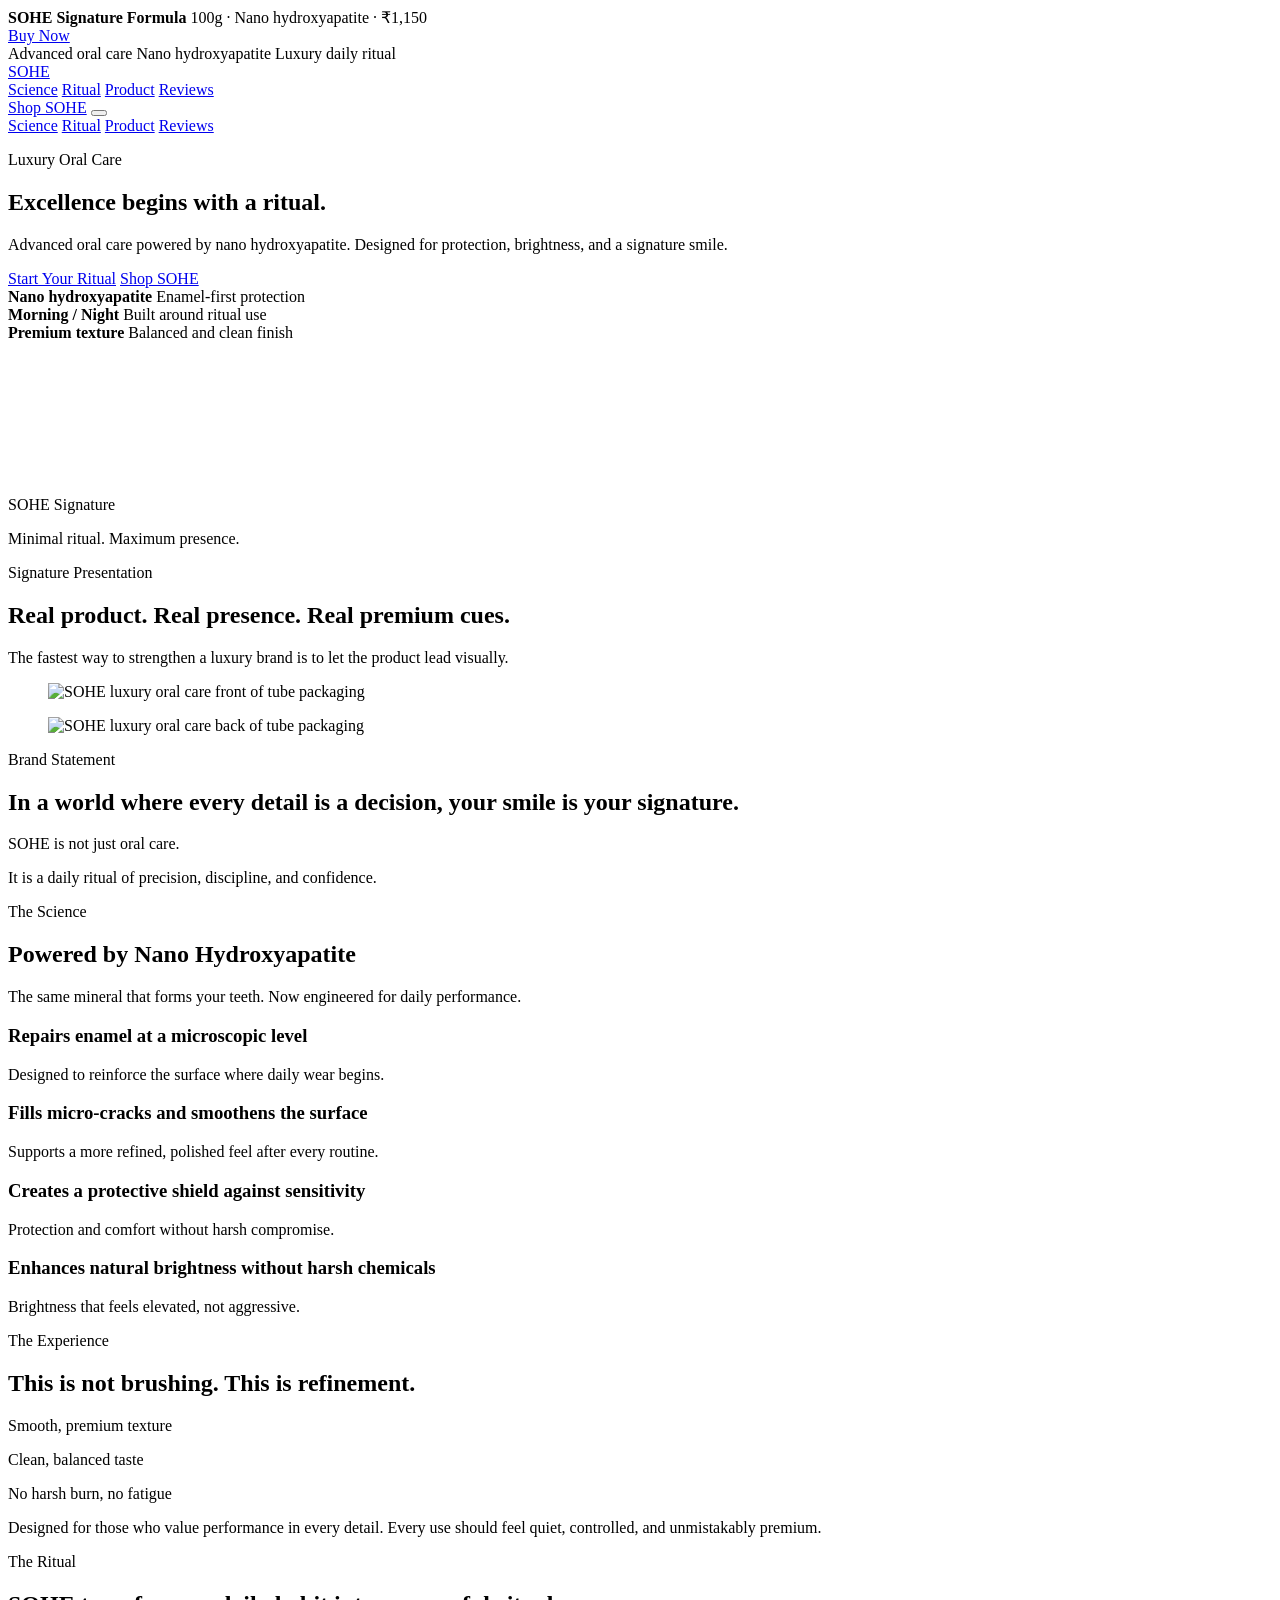
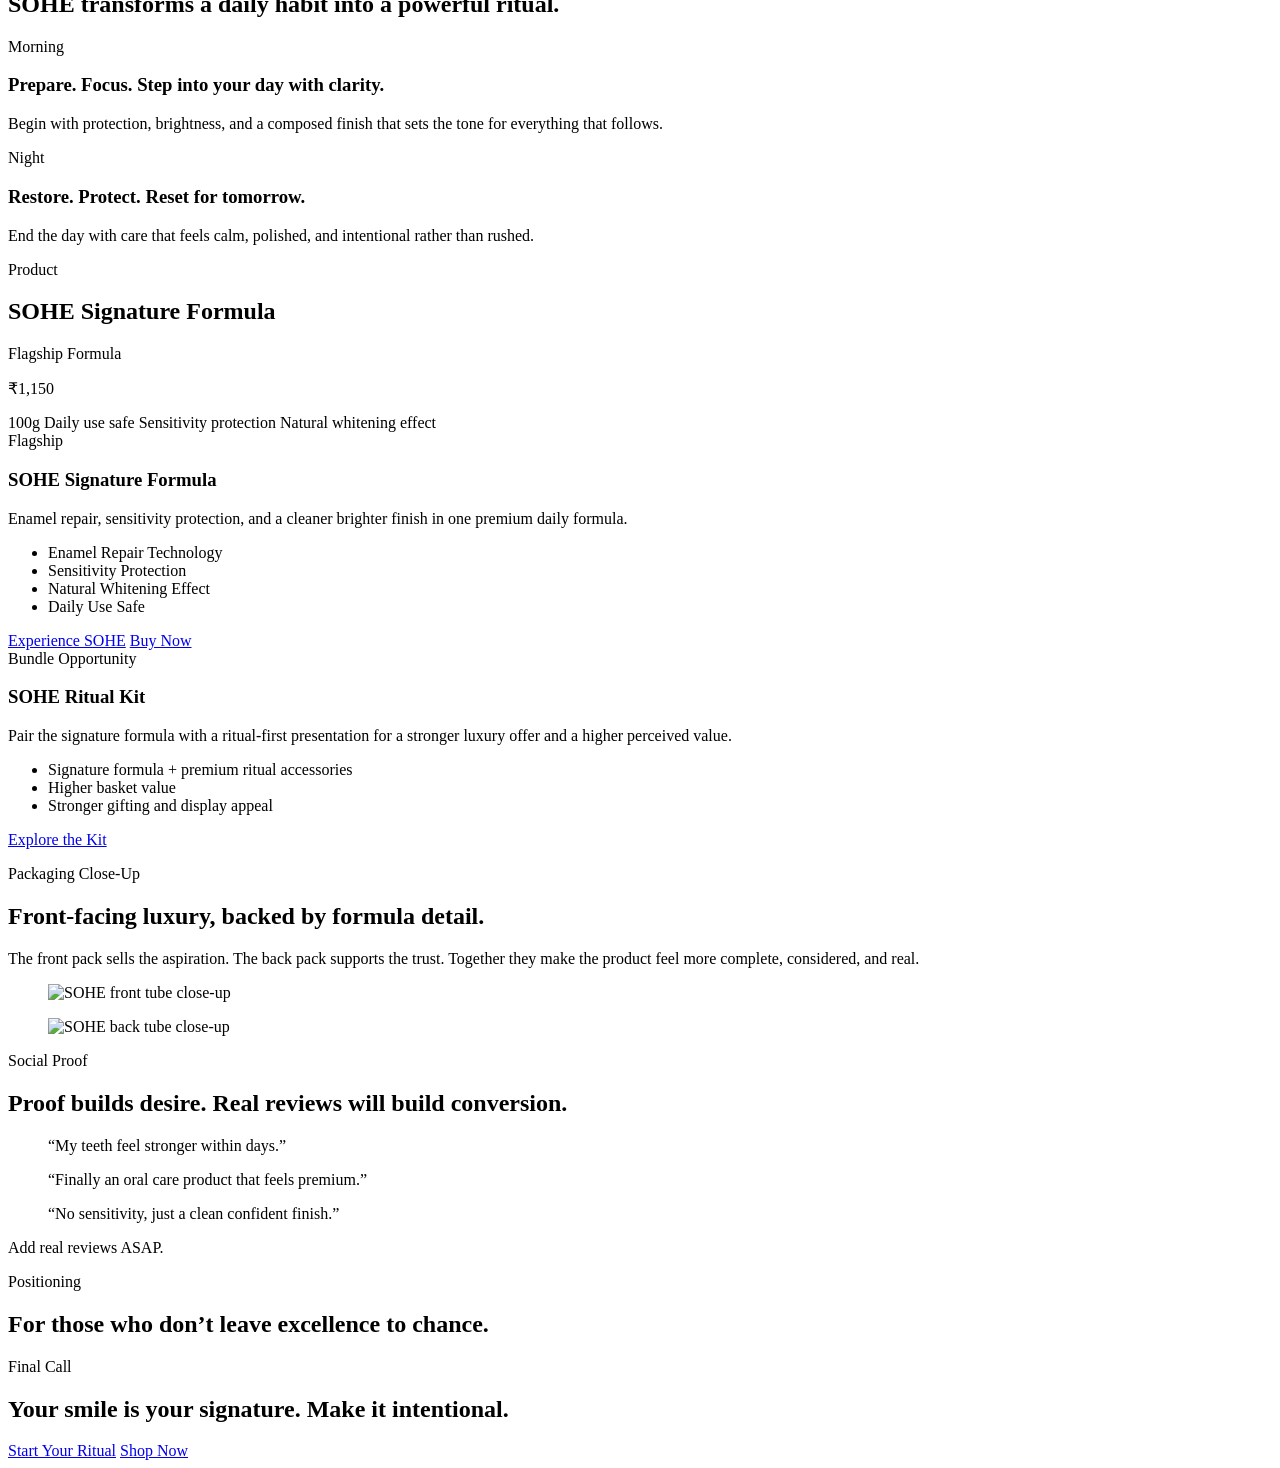
==== index.html @ 046cf59e "Add files via upload" ====
<!DOCTYPE html>
<html lang="en">
  <head>
    <meta charset="UTF-8" />
    <meta name="viewport" content="width=device-width, initial-scale=1.0" />
    <title>SOHE | Excellence Begins With A Ritual</title>
    <meta
      name="description"
      content="SOHE is advanced oral care powered by nano hydroxyapatite, designed for protection, brightness, and a signature smile."
    />
    <link rel="preconnect" href="https://fonts.googleapis.com" />
    <link rel="preconnect" href="https://fonts.gstatic.com" crossorigin />
    <link
      href="https://fonts.googleapis.com/css2?family=Manrope:wght@400;500;600;700;800&family=Playfair+Display:wght@500;600;700&display=swap"
      rel="stylesheet"
    />
    <link rel="stylesheet" href="home.css" />
  </head>
  <body data-page="home">
    <div class="sticky-buy-bar">
      <div class="sticky-buy-copy">
        <strong>SOHE Signature Formula</strong>
        <span>100g · Nano hydroxyapatite · ₹1,150</span>
      </div>
      <div class="sticky-buy-actions">
        <a class="button button-small" href="checkout.html">Buy Now</a>
      </div>
    </div>

    <div class="announcement-bar">
      <span>Advanced oral care</span>
      <span>Nano hydroxyapatite</span>
      <span>Luxury daily ritual</span>
    </div>

    <div class="page-shell">
      <header class="site-header">
        <a class="brand" href="index.html" aria-label="SOHE home">SOHE</a>
        <nav class="main-nav" aria-label="Primary">
          <a href="#science">Science</a>
          <a href="#ritual">Ritual</a>
          <a href="#product">Product</a>
          <a href="#proof">Reviews</a>
        </nav>
        <div class="header-actions">
          <a class="button button-secondary button-small" href="#product">Shop SOHE</a>
          <button class="menu-toggle" type="button" aria-expanded="false" aria-controls="mobile-menu">
            <span></span>
            <span></span>
            <span></span>
          </button>
        </div>
      </header>

      <nav class="mobile-nav" id="mobile-menu" aria-label="Mobile">
        <a href="#science">Science</a>
        <a href="#ritual">Ritual</a>
        <a href="#product">Product</a>
        <a href="#proof">Reviews</a>
      </nav>

      <main>
        <section class="hero">
          <div class="hero-copy">
            <p class="eyebrow">Luxury Oral Care</p>
            <h1>Excellence begins with a ritual.</h1>
            <p class="hero-subcopy">
              Advanced oral care powered by nano hydroxyapatite. Designed for protection,
              brightness, and a signature smile.
            </p>
            <div class="hero-actions">
              <a class="button" href="#ritual">Start Your Ritual</a>
              <a class="button button-secondary" href="#product">Shop SOHE</a>
            </div>
            <div class="hero-metrics">
              <div>
                <strong>Nano hydroxyapatite</strong>
                <span>Enamel-first protection</span>
              </div>
              <div>
                <strong>Morning / Night</strong>
                <span>Built around ritual use</span>
              </div>
              <div>
                <strong>Premium texture</strong>
                <span>Balanced and clean finish</span>
              </div>
            </div>
          </div>

          <div class="hero-media">
            <video
              class="hero-video"
              src="media/3.mp4"
              autoplay
              muted
              loop
              playsinline
              preload="metadata"
              aria-label="SOHE luxury oral care film"
            ></video>
            <div class="hero-overlay">
              <span class="overlay-tag">SOHE Signature</span>
              <p>Minimal ritual. Maximum presence.</p>
            </div>
          </div>
        </section>

        <section class="product-visuals section">
          <div class="section-head narrow">
            <p class="eyebrow">Signature Presentation</p>
            <h2>Real product. Real presence. Real premium cues.</h2>
            <p class="section-intro">
              The fastest way to strengthen a luxury brand is to let the product lead visually.
            </p>
          </div>
          <div class="product-visual-grid">
            <figure class="product-image-card product-image-card-large">
              <img src="media/sohe-front.jpeg" alt="SOHE luxury oral care front of tube packaging" />
            </figure>
            <figure class="product-image-card">
              <img src="media/sohe-back.jpeg" alt="SOHE luxury oral care back of tube packaging" />
            </figure>
          </div>
        </section>

        <section class="statement section">
          <p class="eyebrow">Brand Statement</p>
          <div class="statement-grid">
            <h2>In a world where every detail is a decision, your smile is your signature.</h2>
            <div class="statement-copy">
              <p>SOHE is not just oral care.</p>
              <p>It is a daily ritual of precision, discipline, and confidence.</p>
            </div>
          </div>
        </section>

        <section class="science section" id="science">
          <div class="section-head">
            <p class="eyebrow">The Science</p>
            <h2>Powered by Nano Hydroxyapatite</h2>
            <p class="section-intro">
              The same mineral that forms your teeth. Now engineered for daily performance.
            </p>
          </div>
          <div class="science-grid">
            <article class="science-card">
              <h3>Repairs enamel at a microscopic level</h3>
              <p>Designed to reinforce the surface where daily wear begins.</p>
            </article>
            <article class="science-card">
              <h3>Fills micro-cracks and smoothens the surface</h3>
              <p>Supports a more refined, polished feel after every routine.</p>
            </article>
            <article class="science-card">
              <h3>Creates a protective shield against sensitivity</h3>
              <p>Protection and comfort without harsh compromise.</p>
            </article>
            <article class="science-card">
              <h3>Enhances natural brightness without harsh chemicals</h3>
              <p>Brightness that feels elevated, not aggressive.</p>
            </article>
          </div>
        </section>

        <section class="experience section">
          <div class="section-head narrow">
            <p class="eyebrow">The Experience</p>
            <h2>This is not brushing. This is refinement.</h2>
          </div>
          <div class="experience-grid">
            <div class="experience-copy">
              <p>Smooth, premium texture</p>
              <p>Clean, balanced taste</p>
              <p>No harsh burn, no fatigue</p>
            </div>
            <div class="experience-note">
              <p>
                Designed for those who value performance in every detail. Every use should feel
                quiet, controlled, and unmistakably premium.
              </p>
            </div>
          </div>
        </section>

        <section class="ritual section" id="ritual">
          <div class="section-head">
            <p class="eyebrow">The Ritual</p>
            <h2>SOHE transforms a daily habit into a powerful ritual.</h2>
          </div>
          <div class="ritual-grid">
            <article class="ritual-card">
              <span class="ritual-label">Morning</span>
              <h3>Prepare. Focus. Step into your day with clarity.</h3>
              <p>
                Begin with protection, brightness, and a composed finish that sets the tone for
                everything that follows.
              </p>
            </article>
            <article class="ritual-card">
              <span class="ritual-label">Night</span>
              <h3>Restore. Protect. Reset for tomorrow.</h3>
              <p>
                End the day with care that feels calm, polished, and intentional rather than
                rushed.
              </p>
            </article>
          </div>
        </section>

        <section class="product section" id="product">
          <div class="section-head">
            <p class="eyebrow">Product</p>
            <h2>SOHE Signature Formula</h2>
          </div>
          <div class="product-intro-banner">
            <div>
              <span class="product-badge product-badge-strong">Flagship Formula</span>
              <p class="product-price">₹1,150</p>
            </div>
            <div class="product-intro-points">
              <span>100g</span>
              <span>Daily use safe</span>
              <span>Sensitivity protection</span>
              <span>Natural whitening effect</span>
            </div>
          </div>
          <div class="product-grid">
            <div class="product-card">
              <span class="product-badge">Flagship</span>
              <h3>SOHE Signature Formula</h3>
              <p class="product-value-line">
                Enamel repair, sensitivity protection, and a cleaner brighter finish in one premium
                daily formula.
              </p>
              <ul class="feature-list">
                <li>Enamel Repair Technology</li>
                <li>Sensitivity Protection</li>
                <li>Natural Whitening Effect</li>
                <li>Daily Use Safe</li>
              </ul>
              <div class="product-actions">
                <a class="button" href="checkout.html">Experience SOHE</a>
                <a class="button button-secondary" href="checkout.html">Buy Now</a>
              </div>
            </div>
            <div class="product-card product-card-alt">
              <span class="product-badge">Bundle Opportunity</span>
              <h3>SOHE Ritual Kit</h3>
              <p>
                Pair the signature formula with a ritual-first presentation for a stronger luxury
                offer and a higher perceived value.
              </p>
              <ul class="feature-list">
                <li>Signature formula + premium ritual accessories</li>
                <li>Higher basket value</li>
                <li>Stronger gifting and display appeal</li>
              </ul>
              <div class="product-actions">
                <a class="button button-secondary" href="shop.html">Explore the Kit</a>
              </div>
            </div>
          </div>
        </section>

        <section class="formula-showcase section">
          <div class="formula-showcase-copy">
            <p class="eyebrow">Packaging Close-Up</p>
            <h2>Front-facing luxury, backed by formula detail.</h2>
            <p class="section-intro">
              The front pack sells the aspiration. The back pack supports the trust. Together they
              make the product feel more complete, considered, and real.
            </p>
          </div>
          <div class="formula-showcase-grid">
            <figure class="product-image-card">
              <img src="media/sohe-front.jpeg" alt="SOHE front tube close-up" />
            </figure>
            <figure class="product-image-card">
              <img src="media/sohe-back.jpeg" alt="SOHE back tube close-up" />
            </figure>
          </div>
        </section>

        <section class="proof section" id="proof">
          <div class="section-head narrow">
            <p class="eyebrow">Social Proof</p>
            <h2>Proof builds desire. Real reviews will build conversion.</h2>
          </div>
          <div class="proof-grid">
            <blockquote class="review-card">
              <p>“My teeth feel stronger within days.”</p>
            </blockquote>
            <blockquote class="review-card">
              <p>“Finally an oral care product that feels premium.”</p>
            </blockquote>
            <blockquote class="review-card">
              <p>“No sensitivity, just a clean confident finish.”</p>
            </blockquote>
          </div>
          <p class="proof-note">Add real reviews ASAP.</p>
        </section>

        <section class="positioning section">
          <p class="eyebrow">Positioning</p>
          <h2>For those who don’t leave excellence to chance.</h2>
        </section>

        <section class="final-cta section">
          <div>
            <p class="eyebrow">Final Call</p>
            <h2>Your smile is your signature. Make it intentional.</h2>
          </div>
          <div class="hero-actions">
            <a class="button" href="#ritual">Start Your Ritual</a>
            <a class="button button-secondary" href="#product">Shop Now</a>
          </div>
        </section>
      </main>
    </div>

    <script src="script.js"></script>
  </body>
</html>
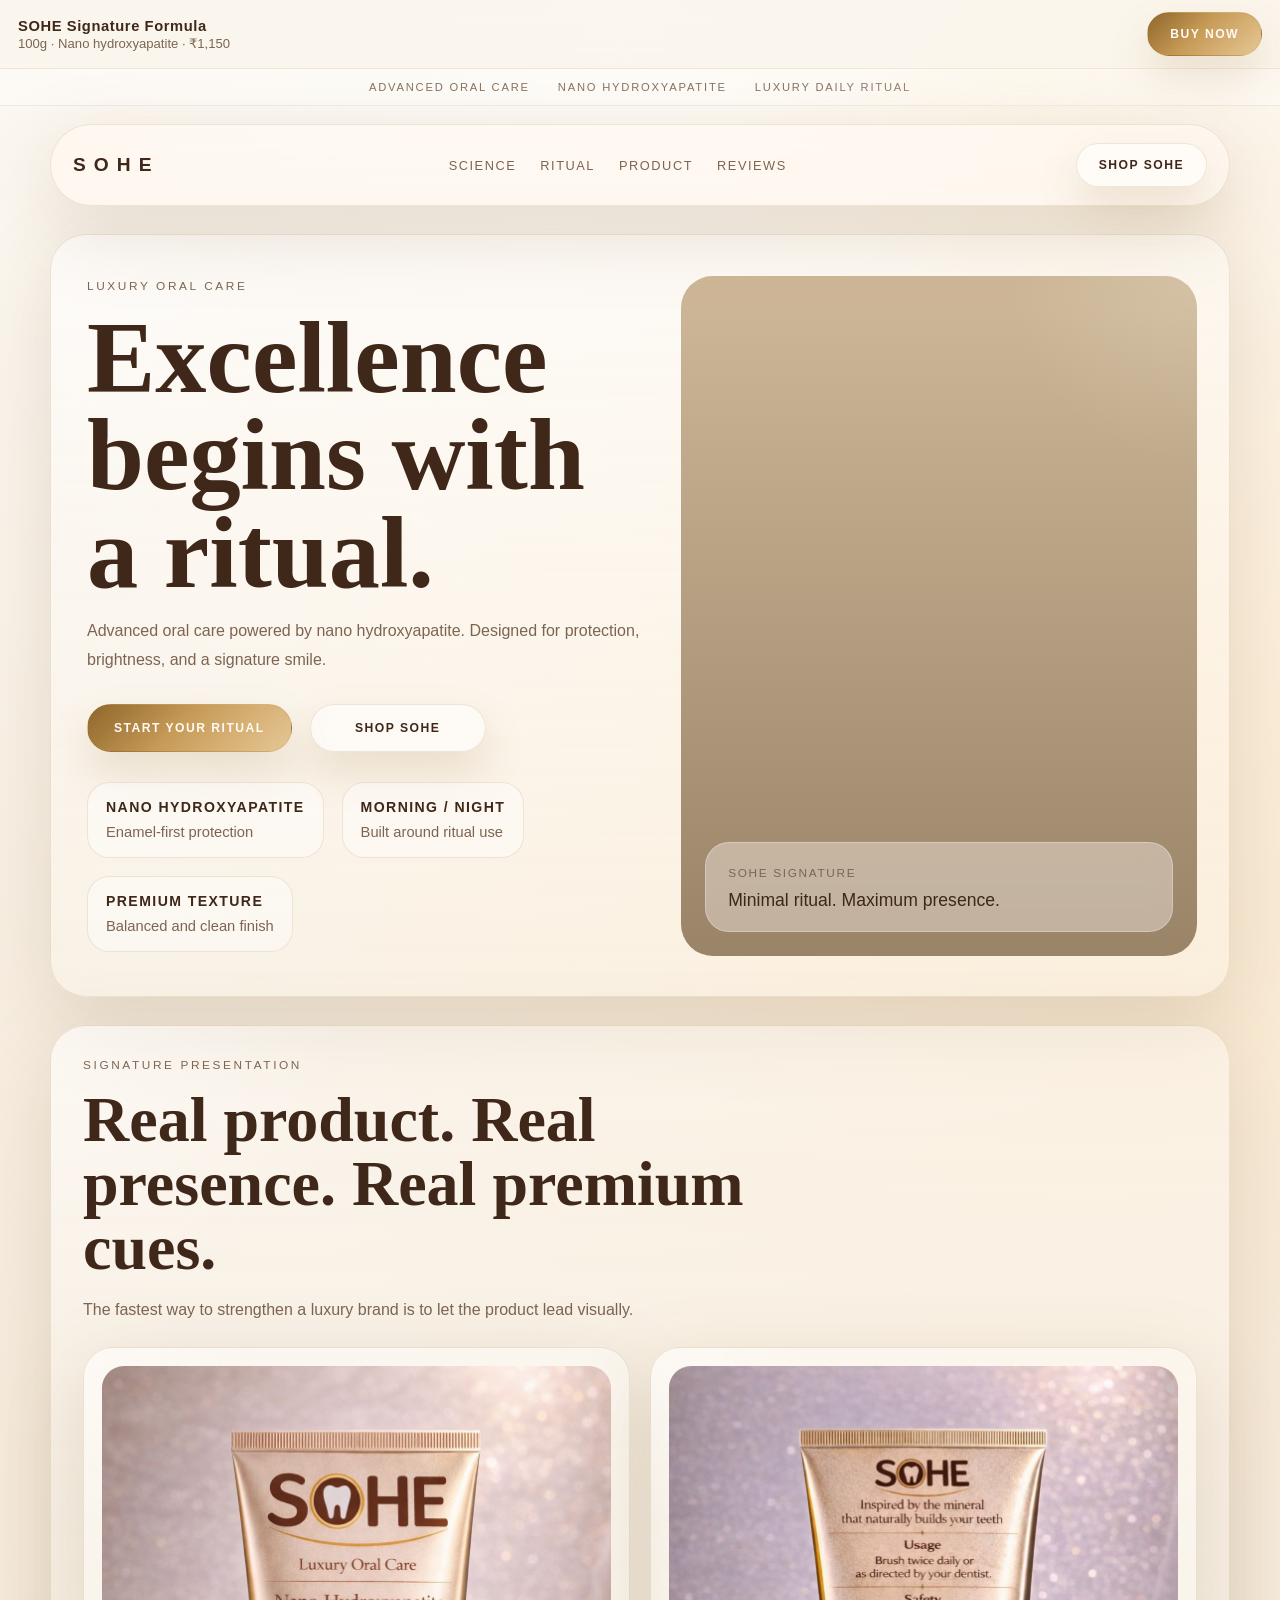
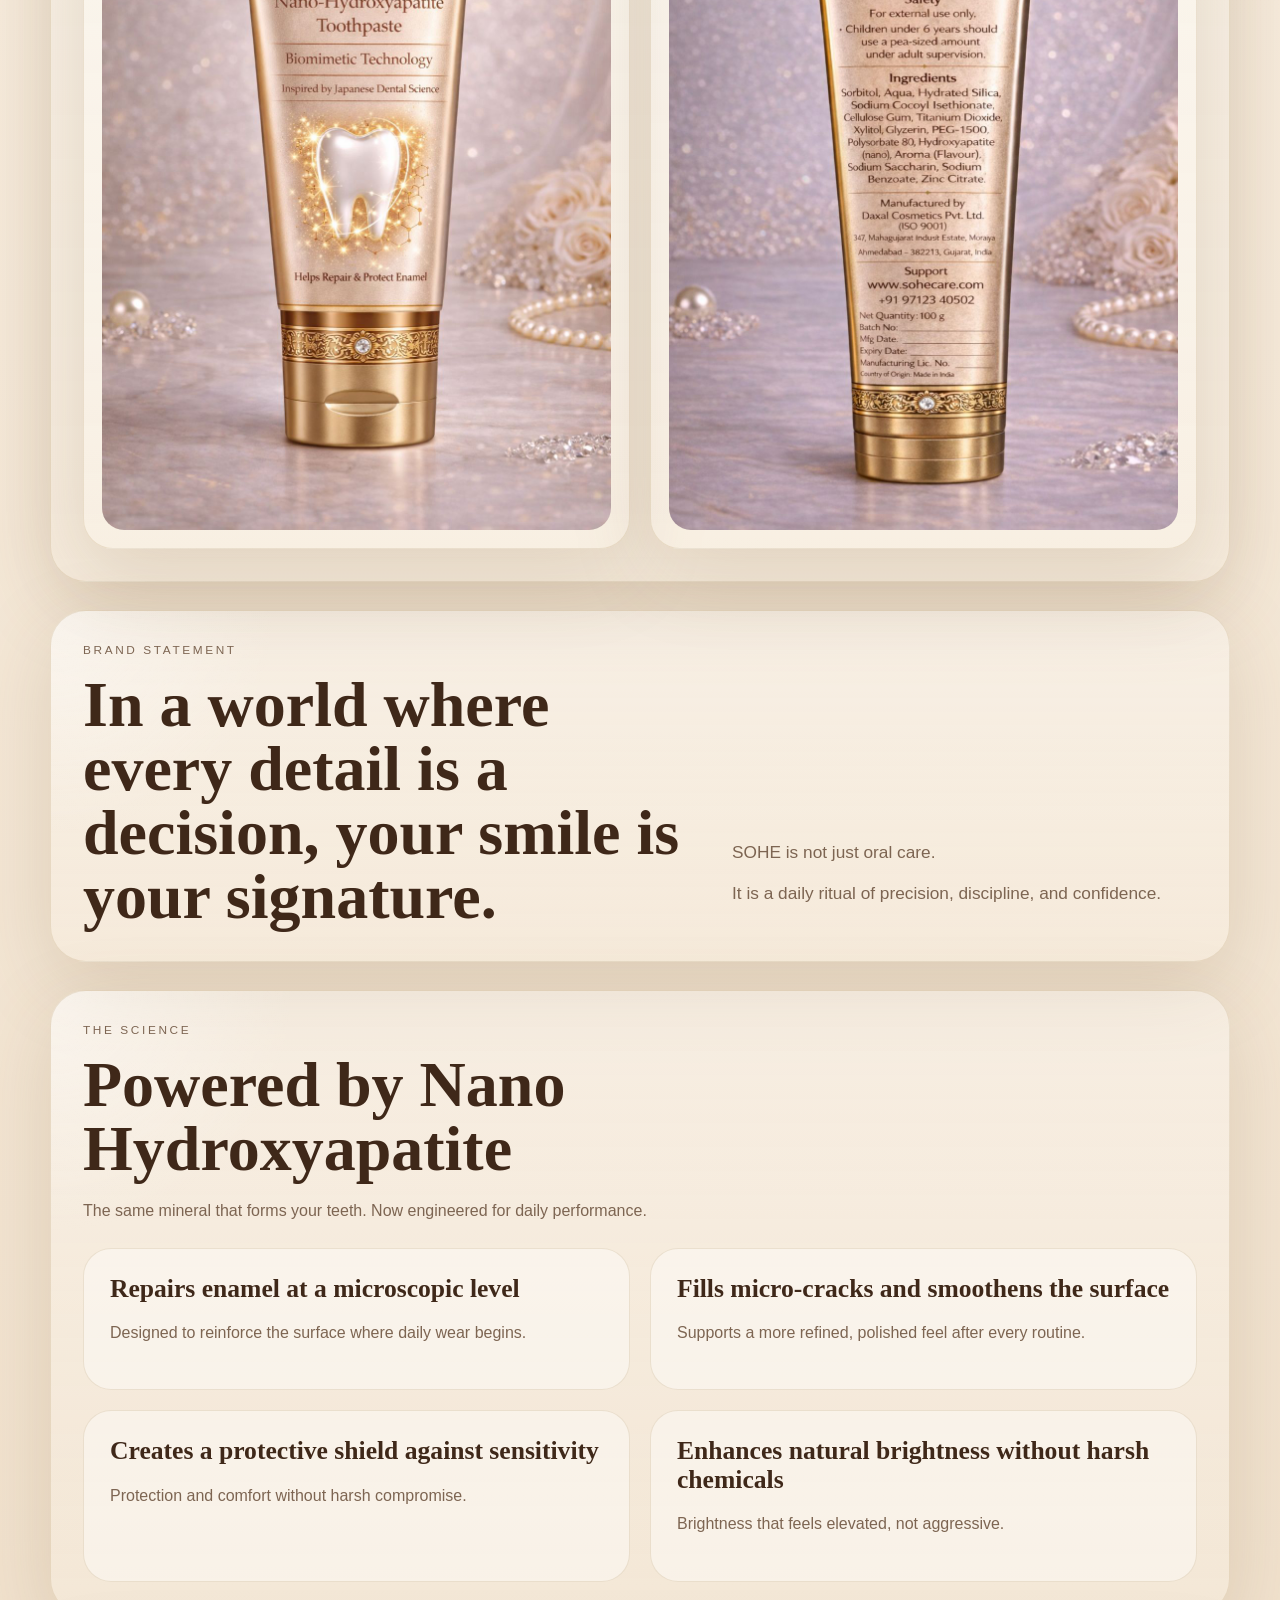
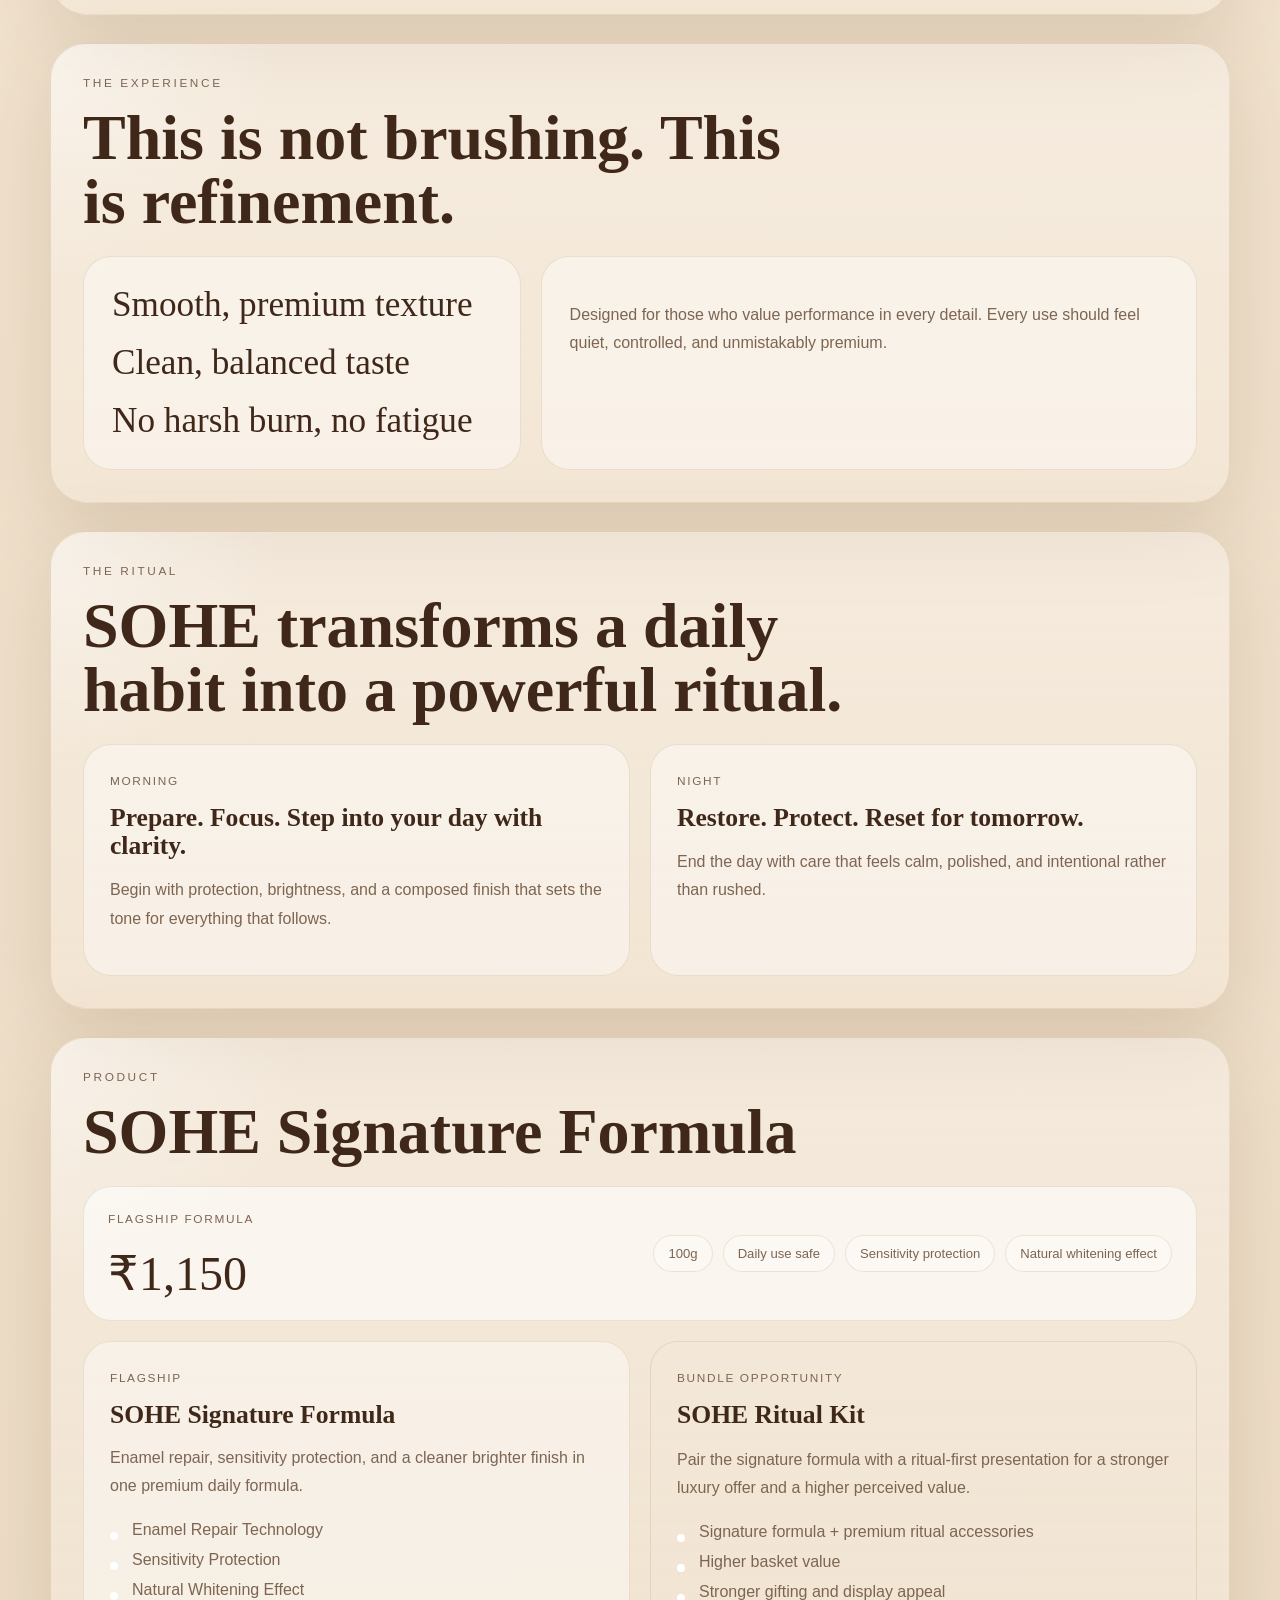
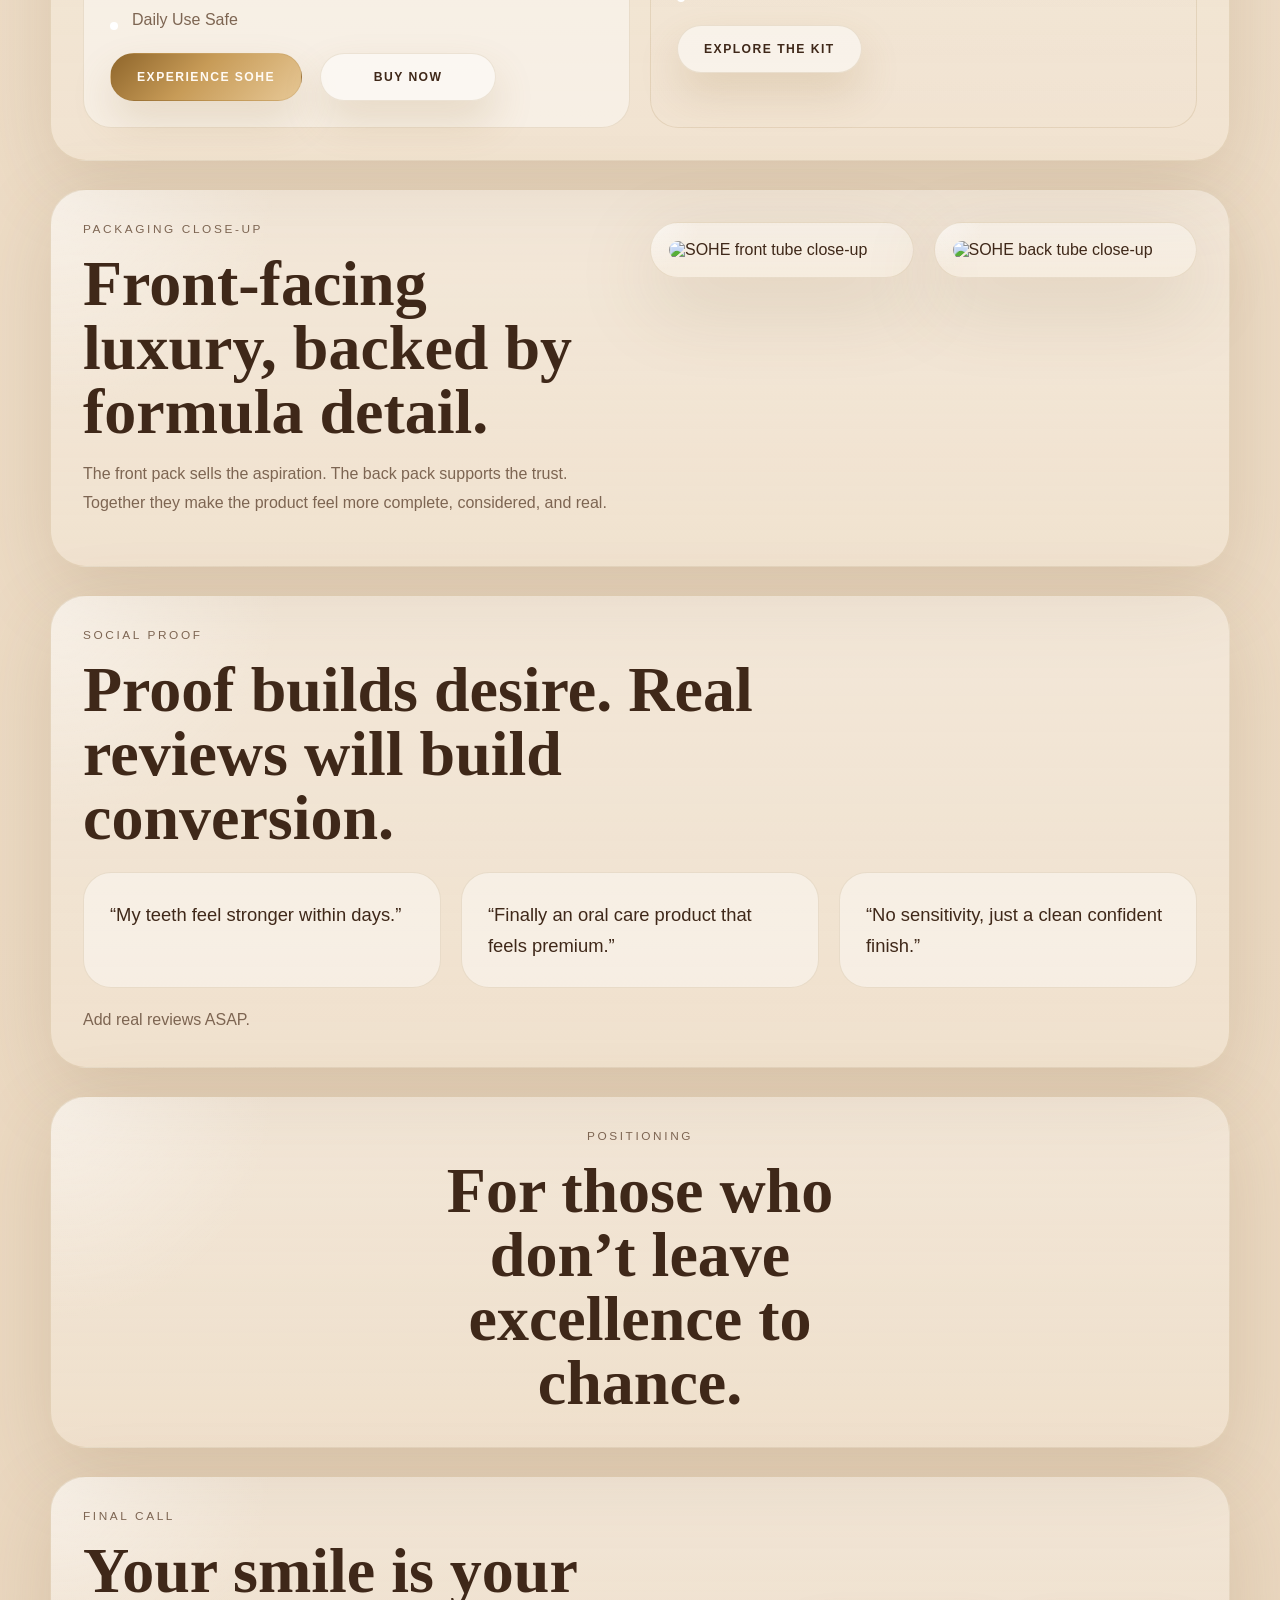
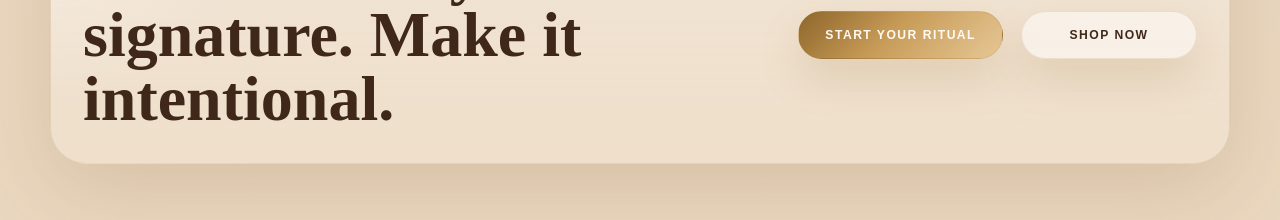
==== commit cd10450c: "Update index.html" ====
--- a/index.html
+++ b/index.html
@@ -91,7 +91,7 @@
           <div class="hero-media">
             <video
               class="hero-video"
-              src="media/3.mp4"
+              src="3.mp4"
               autoplay
               muted
               loop
@@ -116,10 +116,10 @@
           </div>
           <div class="product-visual-grid">
             <figure class="product-image-card product-image-card-large">
-              <img src="media/sohe-front.jpeg" alt="SOHE luxury oral care front of tube packaging" />
+              <img src="sohe-front.jpeg" alt="SOHE luxury oral care front of tube packaging" />
             </figure>
             <figure class="product-image-card">
-              <img src="media/sohe-back.jpeg" alt="SOHE luxury oral care back of tube packaging" />
+              <img src="sohe-back.jpeg" alt="SOHE luxury oral care back of tube packaging" />
             </figure>
           </div>
         </section>
--- a/home.css
+++ b/home.css
@@ -0,0 +1,753 @@
+:root {
+  --bg: #f6ebdc;
+  --bg-soft: #ead9c2;
+  --panel: rgba(255, 255, 255, 0.42);
+  --panel-strong: rgba(255, 255, 255, 0.58);
+  --border: rgba(157, 116, 55, 0.16);
+  --text: #3f2819;
+  --muted: #7d6552;
+  --accent: #9d7437;
+  --shadow: 0 24px 80px rgba(124, 90, 48, 0.18);
+}
+
+* {
+  box-sizing: border-box;
+}
+
+html {
+  scroll-behavior: smooth;
+}
+
+body {
+  margin: 0;
+  min-height: 100vh;
+  background:
+    radial-gradient(circle at top, rgba(255, 255, 255, 0.7), transparent 18%),
+    radial-gradient(circle at 85% 10%, rgba(255, 226, 182, 0.45), transparent 16%),
+    linear-gradient(180deg, #fbf4ea 0%, #f1e2ce 48%, #ead7bf 100%);
+  color: var(--text);
+  font-family: "Manrope", sans-serif;
+}
+
+body::before {
+  content: "";
+  position: fixed;
+  inset: 0;
+  pointer-events: none;
+  background:
+    linear-gradient(180deg, rgba(255, 255, 255, 0.16), transparent 22%),
+    radial-gradient(circle at 80% 10%, rgba(255, 243, 220, 0.3), transparent 16%);
+}
+
+a {
+  color: inherit;
+}
+
+.announcement-bar {
+  display: flex;
+  justify-content: center;
+  gap: 28px;
+  padding: 12px 18px;
+  border-bottom: 1px solid rgba(157, 116, 55, 0.12);
+  color: var(--muted);
+  text-transform: uppercase;
+  letter-spacing: 0.16em;
+  font-size: 0.7rem;
+  background: rgba(255, 255, 255, 0.26);
+}
+
+.sticky-buy-bar {
+  position: sticky;
+  top: 0;
+  z-index: 30;
+  display: flex;
+  align-items: center;
+  justify-content: space-between;
+  gap: 18px;
+  padding: 12px 18px;
+  border-bottom: 1px solid rgba(157, 116, 55, 0.12);
+  background: rgba(251, 245, 236, 0.88);
+  backdrop-filter: blur(14px);
+}
+
+.sticky-buy-copy {
+  display: grid;
+  gap: 2px;
+}
+
+.sticky-buy-copy strong {
+  font-size: 0.92rem;
+  letter-spacing: 0.04em;
+}
+
+.sticky-buy-copy span {
+  color: var(--muted);
+  font-size: 0.82rem;
+}
+
+.page-shell {
+  width: min(1180px, calc(100% - 32px));
+  margin: 0 auto;
+  padding-bottom: 56px;
+}
+
+.site-header {
+  position: sticky;
+  top: 12px;
+  z-index: 20;
+  display: flex;
+  align-items: center;
+  justify-content: space-between;
+  gap: 20px;
+  margin-top: 18px;
+  padding: 18px 22px;
+  border: 1px solid var(--border);
+  border-radius: 999px;
+  background: rgba(255, 249, 241, 0.72);
+  backdrop-filter: blur(18px);
+  box-shadow: var(--shadow);
+}
+
+.brand {
+  text-decoration: none;
+  font-size: 1.2rem;
+  font-weight: 800;
+  letter-spacing: 0.42em;
+}
+
+.main-nav,
+.header-actions,
+.hero-actions,
+.hero-metrics,
+.statement-grid,
+.experience-grid,
+.product-actions {
+  display: flex;
+  align-items: center;
+  gap: 18px;
+}
+
+.main-nav {
+  gap: 24px;
+}
+
+.main-nav a,
+.mobile-nav a {
+  text-decoration: none;
+  text-transform: uppercase;
+  letter-spacing: 0.12em;
+  font-size: 0.8rem;
+  color: var(--muted);
+}
+
+.button {
+  display: inline-flex;
+  align-items: center;
+  justify-content: center;
+  min-width: 176px;
+  padding: 16px 26px;
+  border-radius: 999px;
+  border: 1px solid rgba(157, 116, 55, 0.16);
+  background: linear-gradient(135deg, #8f662b 0%, #c79b57 45%, #e7c896 100%);
+  color: #fffaf3;
+  text-decoration: none;
+  text-transform: uppercase;
+  letter-spacing: 0.12em;
+  font-size: 0.76rem;
+  font-weight: 800;
+  box-shadow: 0 20px 40px rgba(157, 116, 55, 0.18);
+}
+
+.button-secondary {
+  background: rgba(255, 255, 255, 0.5);
+  color: var(--text);
+}
+
+.button-small {
+  min-width: auto;
+  padding: 14px 22px;
+}
+
+.menu-toggle {
+  display: none;
+  width: 46px;
+  height: 46px;
+  border-radius: 50%;
+  border: 1px solid var(--border);
+  background: rgba(255, 255, 255, 0.28);
+  cursor: pointer;
+}
+
+.menu-toggle span {
+  display: block;
+  width: 18px;
+  height: 2px;
+  margin: 3px auto;
+  background: var(--text);
+}
+
+.mobile-nav {
+  display: none;
+  margin-top: 12px;
+  padding: 18px;
+  border: 1px solid var(--border);
+  border-radius: 26px;
+  background: rgba(255, 249, 241, 0.92);
+}
+
+.mobile-nav.is-open {
+  display: grid;
+  gap: 14px;
+}
+
+.section,
+.hero {
+  margin-top: 28px;
+  padding: 32px;
+  border-radius: 36px;
+  border: 1px solid var(--border);
+  background:
+    radial-gradient(circle at top left, rgba(255, 255, 255, 0.4), transparent 18%),
+    linear-gradient(180deg, rgba(255, 255, 255, 0.34), rgba(255, 250, 242, 0.24));
+  box-shadow: var(--shadow);
+}
+
+.hero {
+  display: grid;
+  grid-template-columns: 1.05fr 0.95fr;
+  gap: 28px;
+  align-items: center;
+  min-height: 760px;
+  overflow: hidden;
+}
+
+.eyebrow {
+  margin: 0 0 16px;
+  color: var(--muted);
+  text-transform: uppercase;
+  letter-spacing: 0.22em;
+  font-size: 0.74rem;
+}
+
+h1,
+h2,
+h3 {
+  margin: 0;
+  font-family: "Playfair Display", serif;
+  font-weight: 600;
+}
+
+h1 {
+  font-size: clamp(3.8rem, 8vw, 6.7rem);
+  line-height: 0.95;
+  max-width: 12ch;
+}
+
+h2 {
+  font-size: clamp(2.2rem, 5vw, 4rem);
+  line-height: 1;
+}
+
+h3 {
+  font-size: 1.6rem;
+  line-height: 1.1;
+}
+
+.hero-subcopy,
+.section-intro,
+.statement-copy p,
+.experience-note p,
+.ritual-card p,
+.science-card p,
+.product-card p,
+.proof-note {
+  color: var(--muted);
+  line-height: 1.8;
+  font-size: 1rem;
+}
+
+.hero-copy {
+  padding: 12px 4px;
+}
+
+.hero-actions {
+  flex-wrap: wrap;
+  margin-top: 30px;
+}
+
+.hero-metrics {
+  flex-wrap: wrap;
+  margin-top: 30px;
+}
+
+.hero-metrics div {
+  min-width: 150px;
+  padding: 16px 18px;
+  border-radius: 22px;
+  border: 1px solid var(--border);
+  background: var(--panel);
+}
+
+.hero-metrics strong {
+  display: block;
+  margin-bottom: 8px;
+  font-size: 0.88rem;
+  text-transform: uppercase;
+  letter-spacing: 0.1em;
+}
+
+.hero-metrics span {
+  color: var(--muted);
+  font-size: 0.92rem;
+}
+
+.hero-media {
+  position: relative;
+  min-height: 680px;
+  overflow: hidden;
+  border-radius: 32px;
+  background: #d9c3a4;
+}
+
+.hero-video {
+  width: 100%;
+  height: 100%;
+  object-fit: cover;
+  display: block;
+  filter: sepia(0.18) saturate(0.95) contrast(1.02) brightness(0.92);
+}
+
+.hero-media::after {
+  content: "";
+  position: absolute;
+  inset: 0;
+  background:
+    linear-gradient(180deg, rgba(82, 55, 23, 0.08), rgba(60, 37, 14, 0.4)),
+    radial-gradient(circle at top right, rgba(255, 247, 230, 0.24), transparent 22%);
+}
+
+.hero-overlay {
+  position: absolute;
+  left: 24px;
+  right: 24px;
+  bottom: 24px;
+  z-index: 1;
+  padding: 20px 22px;
+  border-radius: 24px;
+  background: rgba(255, 250, 244, 0.38);
+  border: 1px solid rgba(255, 255, 255, 0.28);
+  backdrop-filter: blur(12px);
+}
+
+.overlay-tag {
+  display: inline-flex;
+  margin-bottom: 10px;
+  color: var(--muted);
+  text-transform: uppercase;
+  letter-spacing: 0.14em;
+  font-size: 0.74rem;
+}
+
+.hero-overlay p {
+  margin: 0;
+  font-size: 1.1rem;
+}
+
+.product-intro-banner {
+  display: flex;
+  align-items: center;
+  justify-content: space-between;
+  gap: 22px;
+  margin-bottom: 20px;
+  padding: 22px 24px;
+  border-radius: 28px;
+  border: 1px solid var(--border);
+  background: var(--panel-strong);
+}
+
+.product-intro-points {
+  display: flex;
+  flex-wrap: wrap;
+  gap: 10px;
+}
+
+.product-intro-points span {
+  padding: 10px 14px;
+  border-radius: 999px;
+  border: 1px solid var(--border);
+  background: rgba(255, 255, 255, 0.34);
+  color: var(--muted);
+  font-size: 0.82rem;
+}
+
+.product-price {
+  margin: 8px 0 0;
+  font-family: "Playfair Display", serif;
+  font-size: clamp(2rem, 5vw, 3rem);
+  line-height: 1;
+}
+
+.product-value-line,
+.product-subtitle {
+  margin-top: 14px;
+  color: var(--muted);
+  line-height: 1.8;
+}
+
+.statement-grid,
+.experience-grid,
+.product-grid,
+.ritual-grid,
+.science-grid,
+.proof-grid,
+.final-cta,
+.product-visual-grid,
+.formula-showcase,
+.formula-showcase-grid {
+  display: grid;
+  gap: 20px;
+}
+
+.statement-grid {
+  grid-template-columns: 1.15fr 0.85fr;
+  align-items: end;
+}
+
+.product-visual-grid,
+.formula-showcase {
+  grid-template-columns: 1fr 1fr;
+  align-items: start;
+}
+
+.formula-showcase-grid {
+  grid-template-columns: repeat(2, minmax(0, 1fr));
+}
+
+.statement-copy {
+  padding: 10px 0;
+}
+
+.statement-copy p {
+  margin: 0 0 10px;
+  font-size: 1.08rem;
+}
+
+.section-head {
+  max-width: 820px;
+  margin-bottom: 22px;
+}
+
+.section-head.narrow {
+  max-width: 720px;
+}
+
+.science-grid {
+  grid-template-columns: repeat(2, minmax(0, 1fr));
+}
+
+.science-card,
+.ritual-card,
+.product-card,
+.review-card {
+  padding: 26px;
+  border-radius: 28px;
+  border: 1px solid var(--border);
+  background: var(--panel);
+}
+
+.product-image-card {
+  margin: 0;
+  padding: 18px;
+  border-radius: 30px;
+  border: 1px solid var(--border);
+  background:
+    radial-gradient(circle at top left, rgba(255, 255, 255, 0.42), transparent 18%),
+    linear-gradient(180deg, rgba(255, 255, 255, 0.34), rgba(255, 250, 242, 0.28));
+  box-shadow: var(--shadow);
+}
+
+.product-image-card img {
+  width: 100%;
+  display: block;
+  border-radius: 22px;
+  object-fit: cover;
+}
+
+.product-image-card-large img {
+  min-height: 560px;
+}
+
+.science-card h3,
+.ritual-card h3,
+.product-card h3 {
+  margin-bottom: 12px;
+}
+
+.experience-grid {
+  grid-template-columns: 0.8fr 1.2fr;
+  align-items: stretch;
+}
+
+.experience-copy,
+.experience-note {
+  padding: 28px;
+  border-radius: 28px;
+  border: 1px solid var(--border);
+  background: var(--panel);
+}
+
+.experience-copy p {
+  margin: 0 0 18px;
+  font-size: clamp(1.4rem, 3vw, 2.2rem);
+  font-family: "Playfair Display", serif;
+}
+
+.experience-copy p:last-child {
+  margin-bottom: 0;
+}
+
+.ritual-grid {
+  grid-template-columns: repeat(2, minmax(0, 1fr));
+}
+
+.ritual-label,
+.product-badge {
+  display: inline-flex;
+  margin-bottom: 16px;
+  color: var(--muted);
+  text-transform: uppercase;
+  letter-spacing: 0.14em;
+  font-size: 0.74rem;
+}
+
+.product-grid {
+  grid-template-columns: repeat(2, minmax(0, 1fr));
+}
+
+.shop-hero,
+.bundle-section,
+.shop-proof-row,
+.shop-story-grid,
+.product-detail-grid {
+  display: grid;
+  gap: 20px;
+}
+
+.shop-hero,
+.bundle-section {
+  grid-template-columns: 1fr 0.92fr;
+  align-items: start;
+}
+
+.shop-proof-row {
+  grid-template-columns: repeat(4, minmax(0, 1fr));
+}
+
+.shop-story-grid {
+  grid-template-columns: repeat(2, minmax(0, 1fr));
+}
+
+.product-detail-grid {
+  grid-template-columns: repeat(3, minmax(0, 1fr));
+}
+
+.shop-summary-card,
+.shop-story-card,
+.detail-card,
+.bundle-card,
+.shop-proof-card {
+  padding: 26px;
+  border-radius: 28px;
+  border: 1px solid var(--border);
+  background: var(--panel);
+}
+
+.proof-label {
+  display: block;
+  margin-bottom: 10px;
+  color: var(--muted);
+  text-transform: uppercase;
+  letter-spacing: 0.14em;
+  font-size: 0.72rem;
+}
+
+.shop-proof-card strong {
+  font-family: "Playfair Display", serif;
+  font-size: 1.5rem;
+  line-height: 1.05;
+}
+
+.shop-story-card h2 {
+  margin-bottom: 14px;
+}
+
+.shop-story-card p,
+.detail-card p,
+.bundle-card p {
+  color: var(--muted);
+  line-height: 1.8;
+}
+
+.product-card-alt {
+  background:
+    linear-gradient(180deg, rgba(255, 255, 255, 0.05), rgba(255, 255, 255, 0.02));
+}
+
+.feature-list {
+  margin: 20px 0 0;
+  padding: 0;
+  list-style: none;
+  display: grid;
+  gap: 12px;
+}
+
+.feature-list li {
+  position: relative;
+  padding-left: 22px;
+  color: var(--muted);
+}
+
+.feature-list li::before {
+  content: "";
+  position: absolute;
+  left: 0;
+  top: 11px;
+  width: 8px;
+  height: 8px;
+  border-radius: 50%;
+  background: #fff;
+}
+
+.product-actions {
+  flex-wrap: wrap;
+  margin-top: 24px;
+}
+
+.proof-grid {
+  grid-template-columns: repeat(3, minmax(0, 1fr));
+}
+
+.review-card {
+  margin: 0;
+}
+
+.review-card p {
+  margin: 0;
+  font-size: 1.15rem;
+  line-height: 1.7;
+}
+
+.proof-note {
+  margin: 18px 0 0;
+}
+
+.positioning {
+  text-align: center;
+}
+
+.positioning h2 {
+  max-width: 16ch;
+  margin: 0 auto;
+}
+
+.final-cta {
+  grid-template-columns: 1fr auto;
+  align-items: center;
+}
+
+@media (max-width: 1024px) {
+  .hero,
+  .statement-grid,
+  .product-visual-grid,
+  .formula-showcase,
+  .formula-showcase-grid,
+  .experience-grid,
+  .product-grid,
+  .shop-hero,
+  .bundle-section,
+  .ritual-grid,
+  .science-grid,
+  .shop-proof-row,
+  .shop-story-grid,
+  .product-detail-grid,
+  .proof-grid,
+  .final-cta {
+    grid-template-columns: 1fr;
+  }
+
+  .hero {
+    min-height: auto;
+  }
+
+  .hero-media {
+    min-height: 520px;
+  }
+
+  .product-image-card-large img {
+    min-height: 420px;
+  }
+}
+
+@media (max-width: 760px) {
+  .sticky-buy-bar {
+    flex-direction: column;
+    align-items: flex-start;
+  }
+
+  .announcement-bar {
+    flex-direction: column;
+    gap: 6px;
+    text-align: center;
+  }
+
+  .page-shell {
+    width: min(100% - 20px, 1180px);
+  }
+
+  .site-header {
+    padding: 16px 18px;
+  }
+
+  .main-nav,
+  .header-actions .button-small {
+    display: none;
+  }
+
+  .menu-toggle {
+    display: inline-block;
+  }
+
+  .hero,
+  .section {
+    padding: 22px;
+    border-radius: 28px;
+  }
+
+  .product-intro-banner {
+    flex-direction: column;
+    align-items: flex-start;
+  }
+
+  h1 {
+    font-size: clamp(2.8rem, 13vw, 4rem);
+  }
+
+  h2 {
+    font-size: clamp(2rem, 9vw, 3rem);
+  }
+
+  .hero-actions,
+  .hero-metrics,
+  .product-actions {
+    flex-direction: column;
+    align-items: stretch;
+  }
+
+  .hero-media {
+    min-height: 420px;
+  }
+
+  .button {
+    width: 100%;
+  }
+}
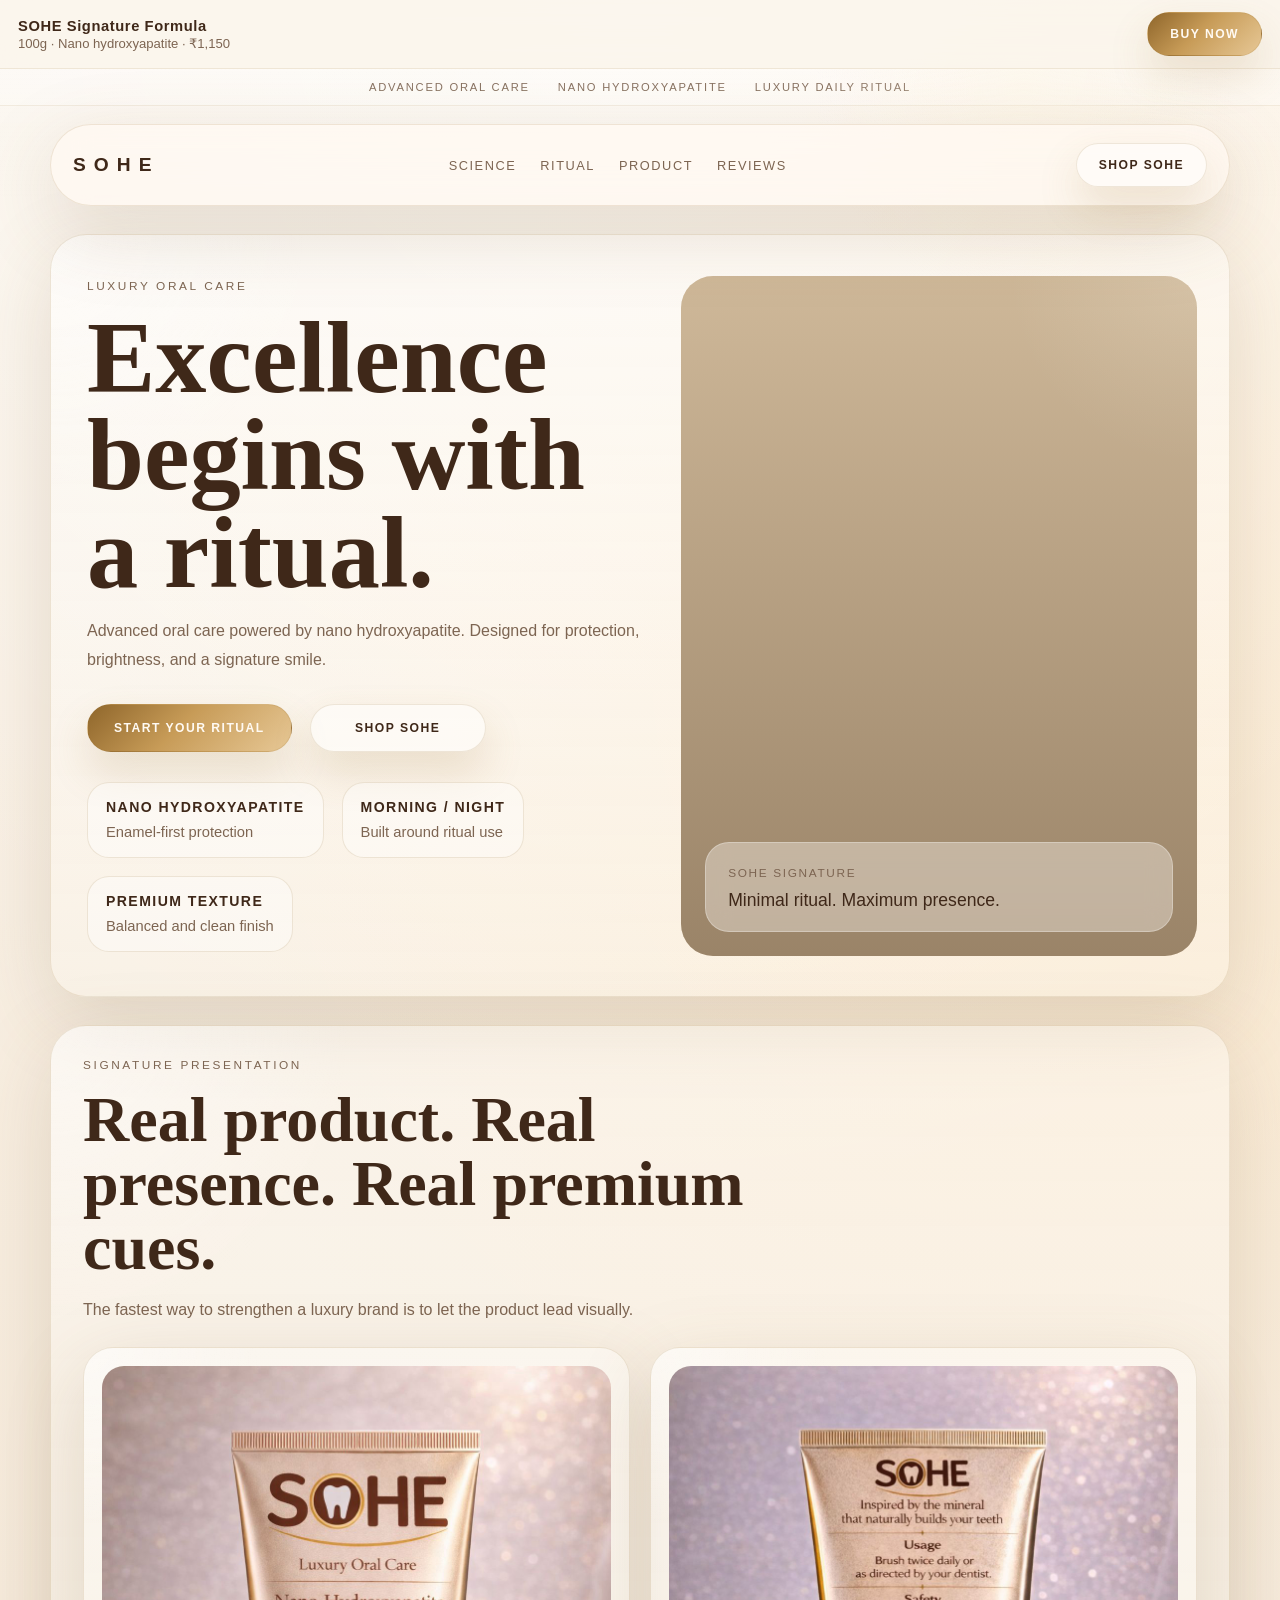
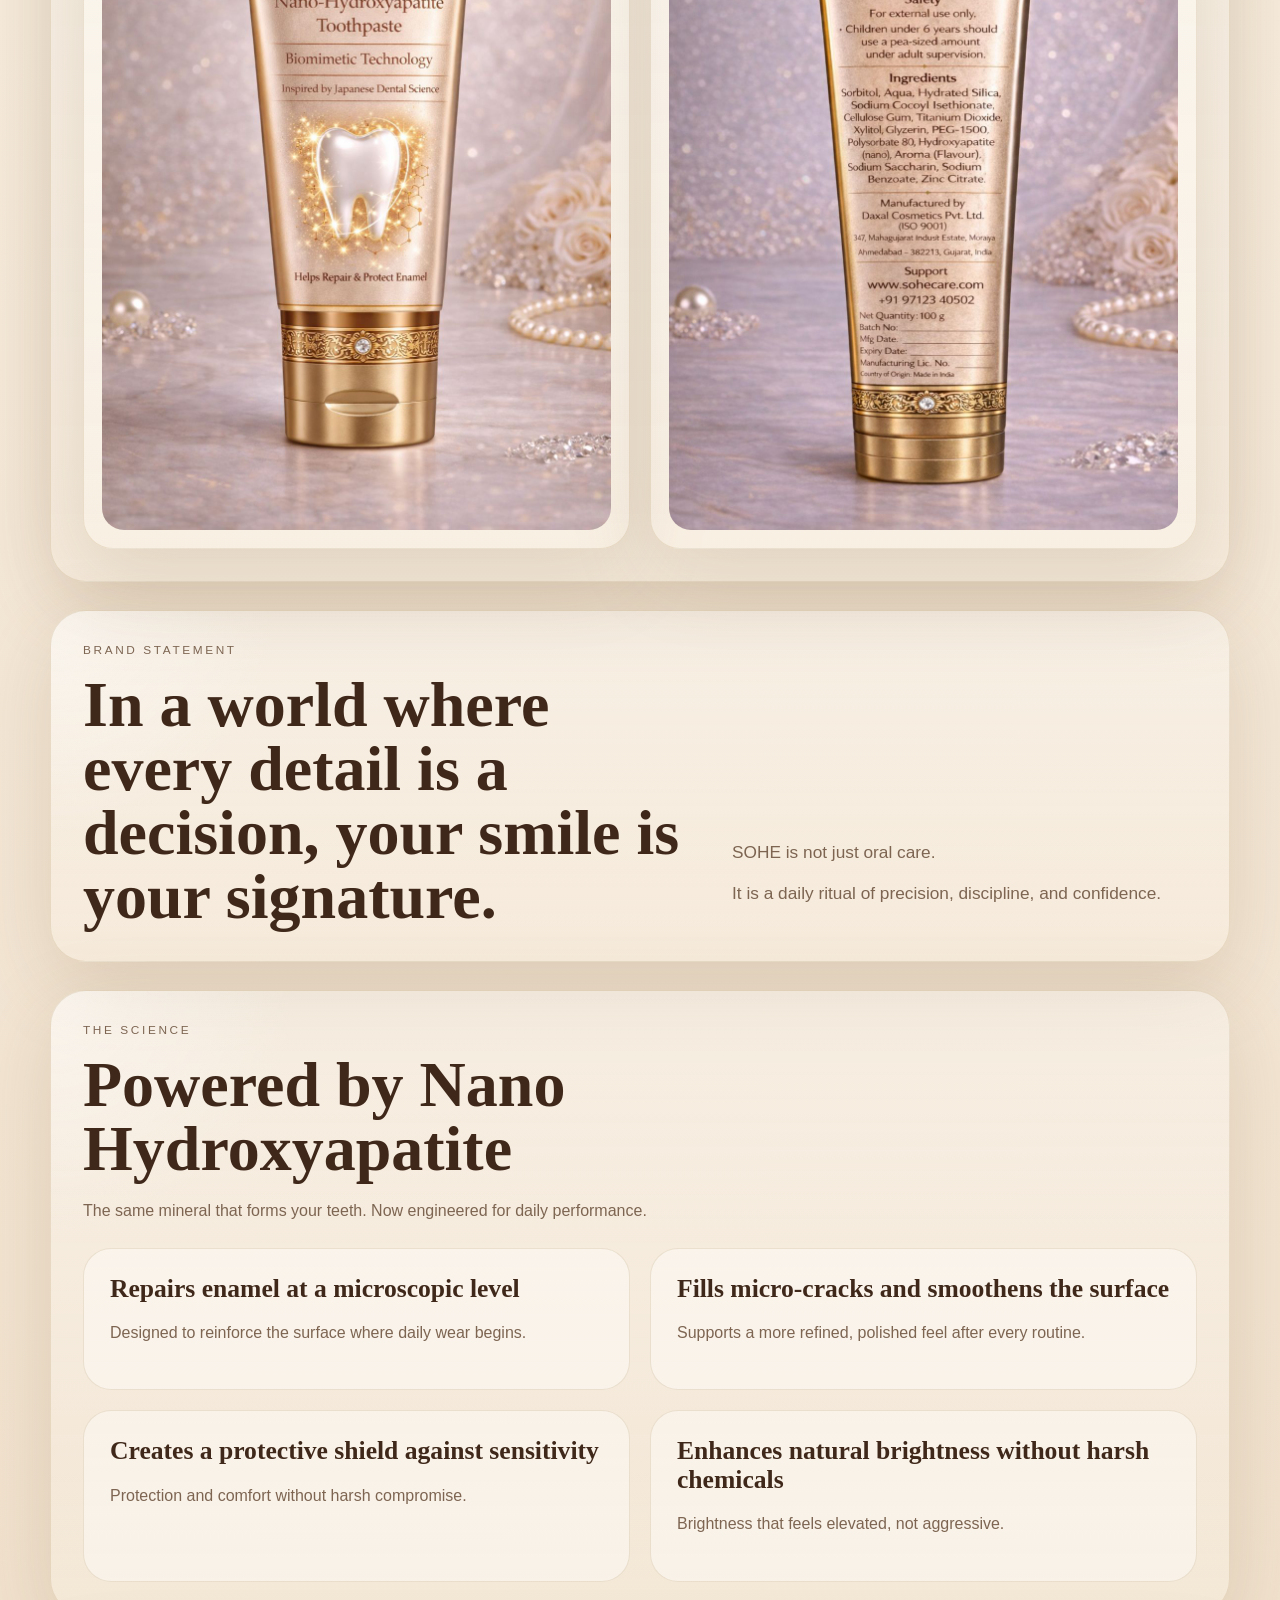
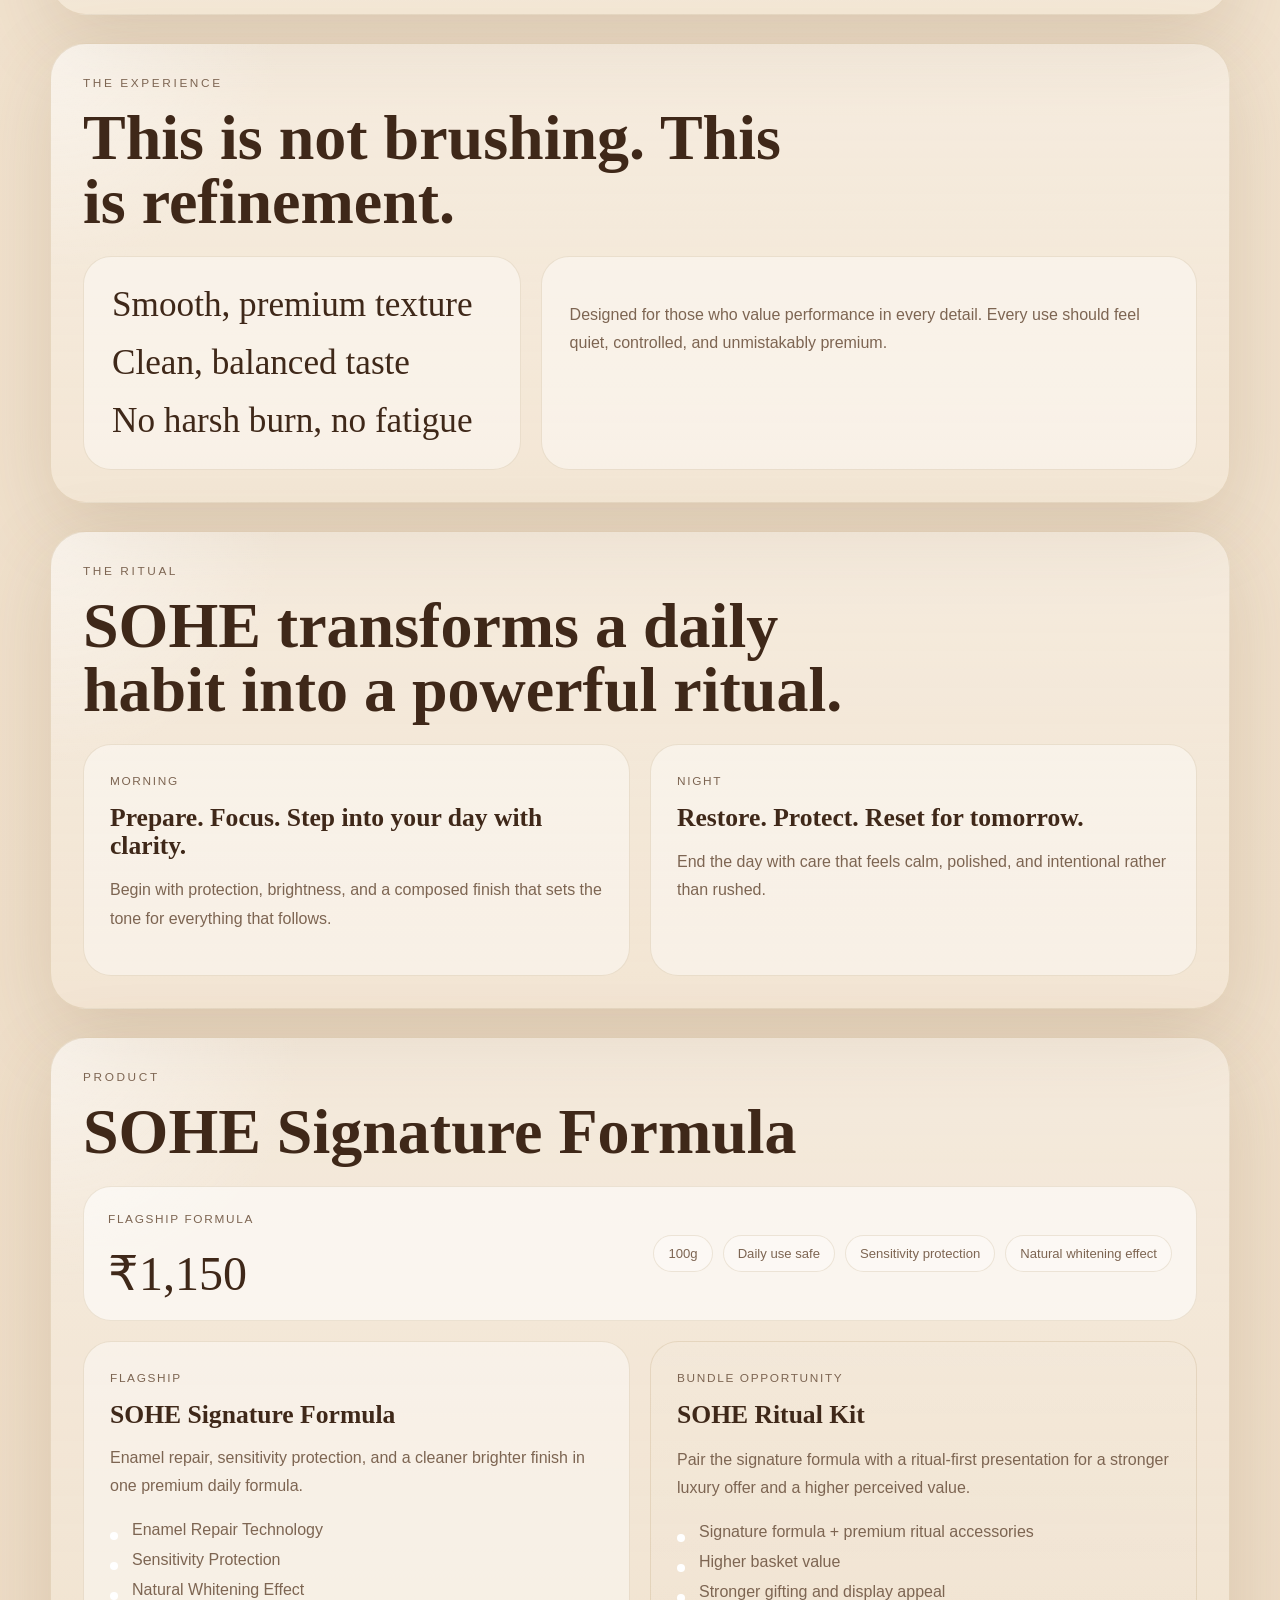
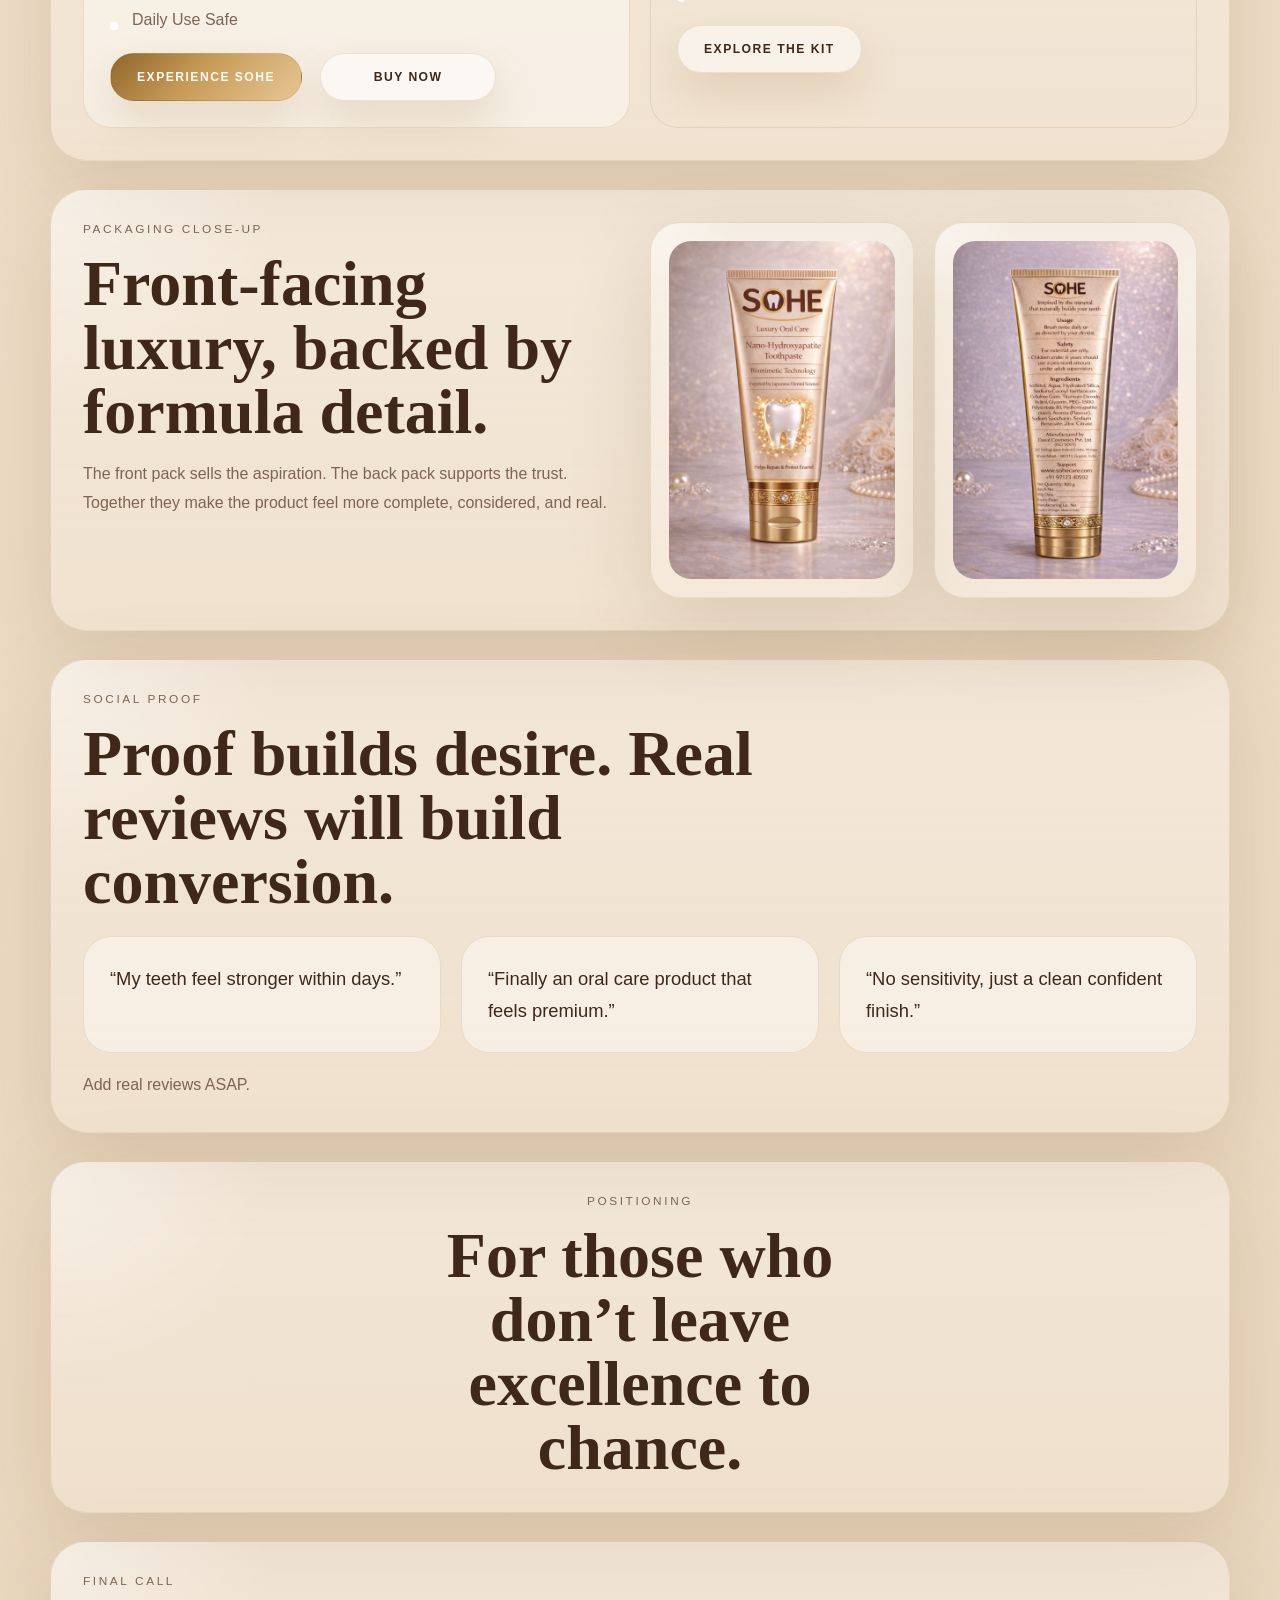
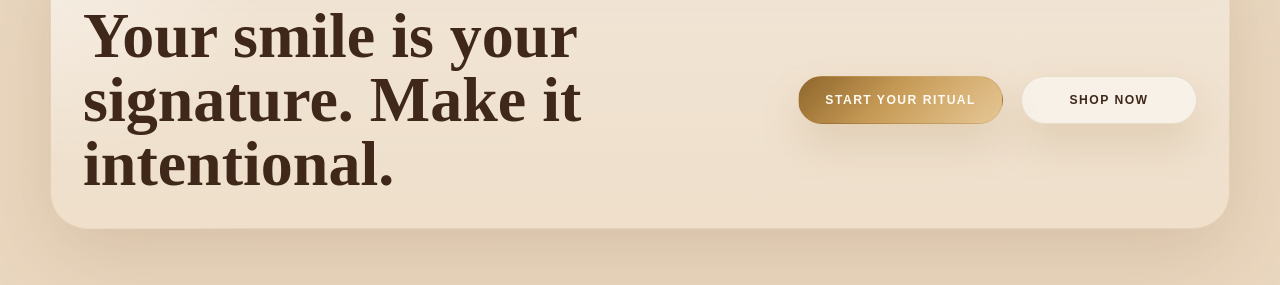
==== commit 1bbe7fb5: "Update index.html" ====
--- a/index.html
+++ b/index.html
@@ -274,10 +274,10 @@
           </div>
           <div class="formula-showcase-grid">
             <figure class="product-image-card">
-              <img src="media/sohe-front.jpeg" alt="SOHE front tube close-up" />
+              <img src="sohe-front.jpeg" alt="SOHE front tube close-up" />
             </figure>
             <figure class="product-image-card">
-              <img src="media/sohe-back.jpeg" alt="SOHE back tube close-up" />
+              <img src="sohe-back.jpeg" alt="SOHE back tube close-up" />
             </figure>
           </div>
         </section>
